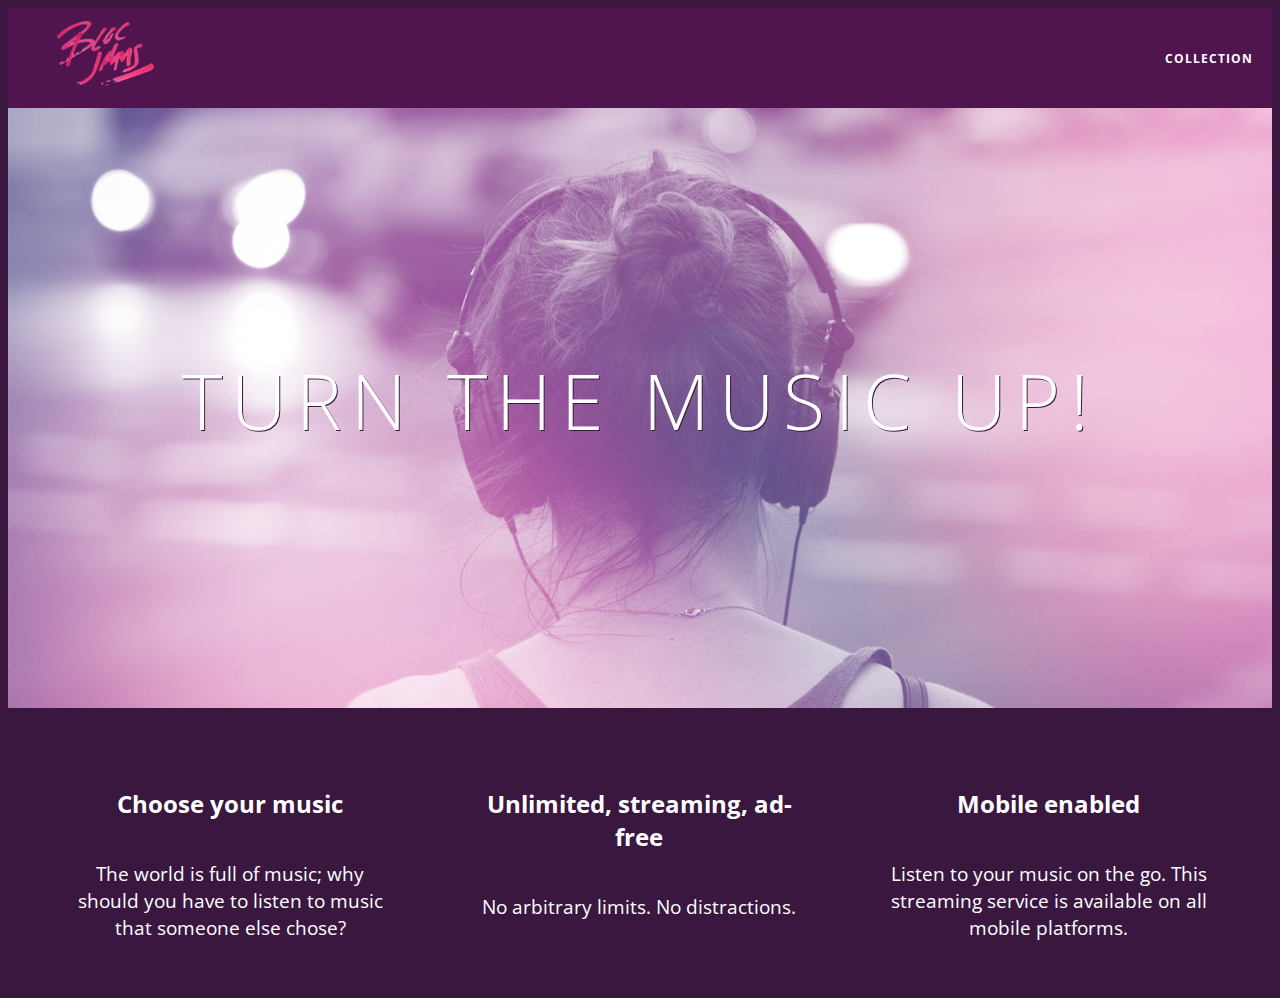
==== index.html @ aff256ee "dfd" ====
<!DOCTYPE html>
<html>
	<head>
		<title >Bloc Jams</title>
        <meta name="viewport" content="width=device-width, initial-scale=1">
        <link rel="stylesheet" type="text/css" href="http://fonts.googleapis.com/css?family=Open+Sans:400,800,600,700,300">
        <link rel="stylesheet" type="text/css" href="http://code.ionicframework.com/ionicons/2.0.1/css/ionicons.min.css">
        <link rel="stylesheet" type="text/css" href="styles/normalize.css">
        <link rel="stylesheet" type="text/css" href="styles/main.css">
        <link rel="stylesheet" type="text/css" href="styles/landing.css">
	</head>
	 <body class="landing">
         <nav class="navbar"> <!-- nav bar -->
             <a href="index.html" class="logo">
                <img src="assets/images/bloc_jams_logo.png" alt="bloc jams logo">
             </a>
            <div class="links-container">
                <a href="collection.html" class="navbar-link">collection</a>
            </div>
         </nav>
	     <section class="hero-content"> <!-- hero content -->
             <h1 class="hero-title">Turn the music up!</h1>
         </section>
         <section class="selling-points container clearfix"> <!-- selling points -->
             <div class="point column third">
                 <span class="ion-music-note"></span>
                 <h5 class="point-title">Choose your music</h5>
                 <p class="point-description">The world is full of music; why should you have to listen to music that someone else chose?</p>
             </div>
             <div class="point column third">
                 <span class="ion-radio-waves"></span>
                 <h5 class="point-title">Unlimited, streaming, ad-free</h5>
                 <p class="point-description">No arbitrary limits. No distractions.</p>
             </div>
             <div class="point column third">
                 <span class="ion-iphone"></span>
                 <h5 class="point-title">Mobile enabled</h5>
                 <p class="point-description">Listen to your music on the go. This streaming service is available on all mobile platforms.</p>
             </div>
        </section>
	</body>
</html>
---- styles/main.css ----
*, *::before, *::after {
     -moz-box-sizing: border-box;
     -webkit-box-sizing: border-box;
     box-sizing: border-box;
 } 
html {
     height: 100%; /* makes sure our HTML takes up 100% of the browser window */
     font-size: 100%;
 }
 
 body {
     font-family: 'Open Sans'; /* sets our font to the "Open Sans" typeface */
     color: white;             /* sets the text color to white */
     min-height: 100%;         /* says the height of the body must be, at minimum, 100% of the window */
 }
 
 .navbar {
     position: relative;
     padding: 0.5rem;
     background-color: rgba(101,18,95,0.5);
     z-index: 1;
 }
 
 .navbar .logo {
     position: relative; /* positioning will be explained in a resource */
     left: 2rem;
     cursor: pointer;
 }
.navbar .links-container {
    display: table;
    position: absolute;
    top: 0;
    right: 0;
    height: 100px;
    color: white;
    text-decoration: none;
}
.links-container .navbar-link {
     display: table-cell;
     position: relative;
     height: 100%;
     padding-left: 1rem;
     padding-right: 1rem;
     /* #4 */
     vertical-align: middle;
     color: white;
     font-size: 0.625rem;
     letter-spacing: 0.05rem;
     font-weight: 700;
     text-transform: uppercase;
     /* #3 */
     text-decoration: none;
     cursor: pointer;
 }
 
   /* #5 */
 .links-container .navbar-link:hover {
     color: rgb(233,50,117);
 }


 @media (min-width: 640px) {
   /* Style information will go here */
     html { font-size: 112%; }
      
     .column {
         float: left;
         padding-left: 1rem;
         padding-right: 1rem;
     }
     .column.full { width: 100%; }
     .column.two-thirds { width: 66.7%; }
     .column.half { width: 50%; }
     .column.third { width: 33.3%; }
     .column.fourth { width: 25%; }
     .column.flow-opposite { float: right; } 

.links-container .navbar-link:active {
    background-color: white;
}
 .hero-content {
     position: relative; /* positioning will be explained in a resource */
     min-height: 600px;  /* hero content element must be _at least_ 600 pixels */
     background-image: url(../assets/images/bloc_jams_bg.jpg);
     background-repeat: no-repeat;
     background-position: center center;
     background-size: cover;
 }
 .hero-content .hero-title {
     position: absolute;             /* positioning will be explained in a resource */
     top: 40%;                       /* positioning will be explained in a resource */
     -webkit-transform: translateY(-50%);
     -moz-transform: translateY(-50%);
     -ms-transform: translateY(-50%);
     transform: translateY(-50%);
     width: 100%;                    /* makes sure the title inhabits the full width of its container */
     text-align: center;             /* aligns text in the horizontal center of the element */
     font-size: 4rem;                /* specifies the size of the font in root em units */
     font-weight: 300;               /* makes the font thinner or lighter weight */
     text-transform: uppercase;      /* transforms the text to be all uppercase lettering */
     letter-spacing: 0.5rem;         /* puts 0.5 root ems worth of space between each letter */
     text-shadow: 1px 1px 0px rgb(58,23,63); /* creates a shadow underneath the text for readability over the image */
 }
 .selling-points {
     position: relative;
     display: table;
     width: 100%;
     -webkit-box-sizing: border-box;
     -moz-box-sizing: border-box;
     box-sizing: border-box; /* we'll explain this in a resource */
 }
 
 .point {
     display: table-cell;
     position: relative;
     width: 33.3%;
     padding: 2rem;
     text-align: center;
 }
 
 .point .point-title {
     font-size: 1.25rem;

 }
 
 /* Large screens (1024px) */
 @media (min-width: 1024px) {
   /* Style information will go here */
     html { font-size: 120%; }
 }
 .container {
     margin: 0 auto;
     max-width: 64rem;
 }
.clearfix::before,
.clearfix::after {
   content: " ";
   display: table;
}

.clearfix::after {
   clear: both;
}
---- styles/landing.css ----
body.landing {
     background-color: rgb(58,23,63);
 }
 
 .hero-content {
     position: relative;
     min-height: 600px;
     background-image: url(../assets/images/bloc_jams_bg.jpg);
     background-repeat: no-repeat;
     background-position: center center;
     background-size: cover;
 }
 
 .hero-content .hero-title {
     position: absolute;
     top: 40%;
     -webkit-transform: translateY(-50%);
     -moz-transform: translateY(-50%);
     transform: translateY(-50%);
     width: 100%;
     text-align: center;
     font-size: 4rem;
     font-weight: 300;
     text-transform: uppercase;
     letter-spacing: 0.5rem;
     text-shadow: 1px 1px 0px rgb(58,23,63);
 }
 
 .selling-points {
     position: relative;
 }
 
 .point {
     position: relative;
     padding: 2rem;
     text-align: center;
 }
 
 .point .point-title {
     font-size: 1.25rem;
 }
 
 .ion-music-note,
 .ion-radio-waves,
 .ion-iphone {
     color: rgb(233,50,117);
     font-size: 5rem;
 }
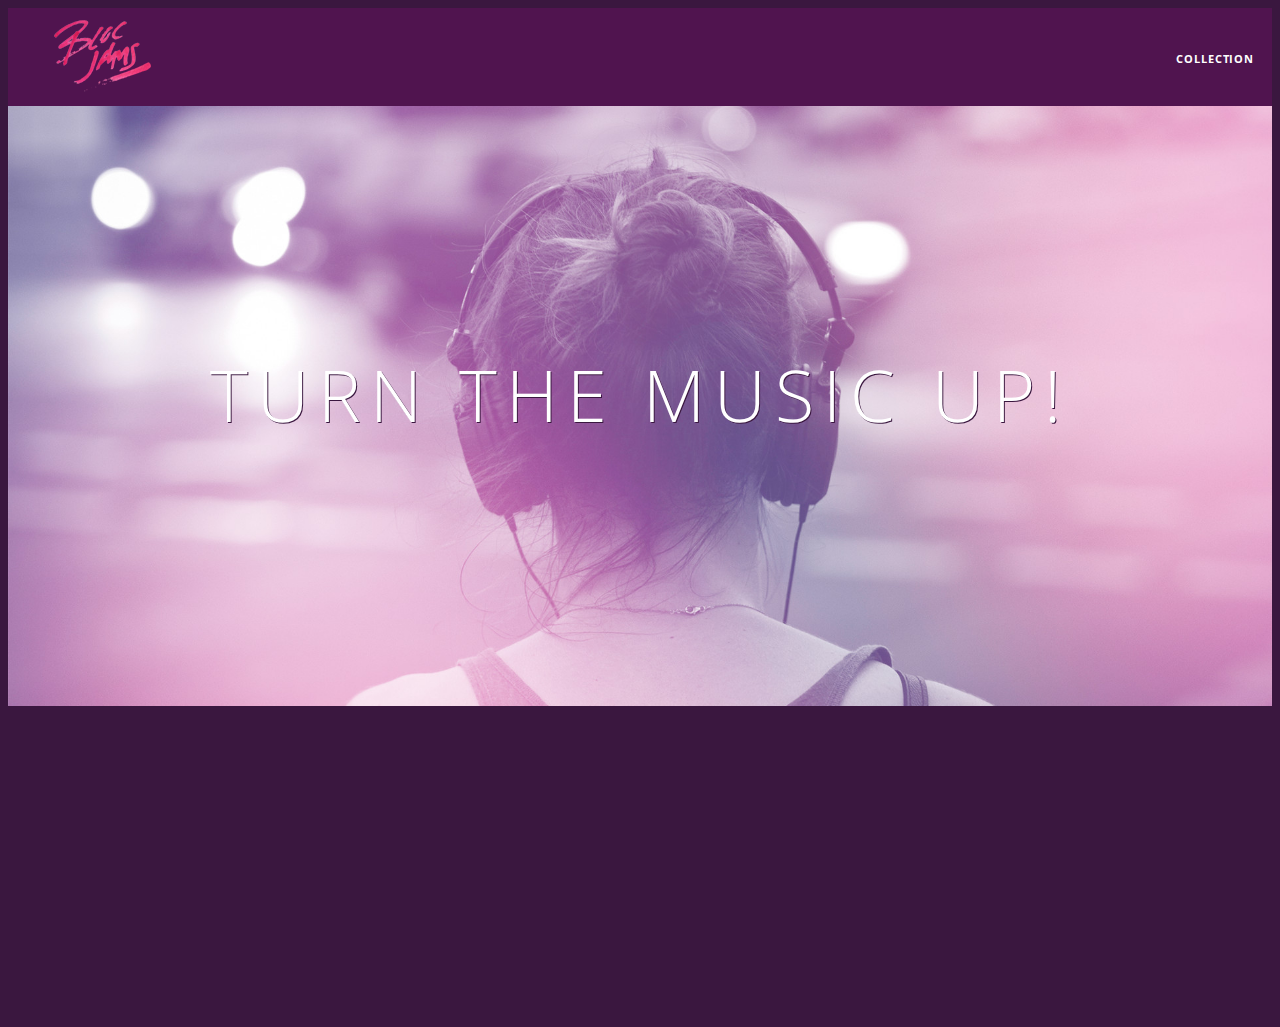
==== commit 374be2ed: "Checkpoint 23 interfaces: completed" ====
--- a/index.html
+++ b/index.html
@@ -38,6 +38,7 @@
                  <p class="point-description">Listen to your music on the go. This streaming service is available on all mobile platforms.</p>
              </div>
         </section>
+        <script src="scripts/landing.js"></script>
 	</body>
 </html>
 
--- a/styles/main.css
+++ b/styles/main.css
@@ -124,6 +124,7 @@
 
  }
  
+<<<<<<< HEAD
  /* Large screens (1024px) */
  @media (min-width: 1024px) {
    /* Style information will go here */
@@ -142,3 +143,14 @@
 .clearfix::after {
    clear: both;
 }
+=======
+ .ion-music-note,
+ .ion-radio-waves,
+ .ion-iphone {
+     color: rgb(233,50,117);
+     font-size: 5rem;
+ }
+ .container.narrow {
+     max-width: 56rem;
+ }
+>>>>>>> checkpoint-23-interfaces
--- a/styles/landing.css
+++ b/styles/landing.css
@@ -34,6 +34,16 @@
      position: relative;
      padding: 2rem;
      text-align: center;
+     opacity: 0;
+     -webkit-transform: scaleX(0.9) translateY(3rem);
+     -moz-transform: scaleX(0.9) translateY(3rem);
+     transform: scaleX(0.9) translateY(3rem);
+     -webkit-transition: all 0.25s ease-in-out;
+     -moz-transition: all 0.25s ease-in-out;
+     transition: all 0.25s ease-in-out;
+     -webkit-transition-delay: 0.2s;
+     -moz-transition-delay: 0.2s;
+     transition-delay: 0.2s;
  }
  
  .point .point-title {
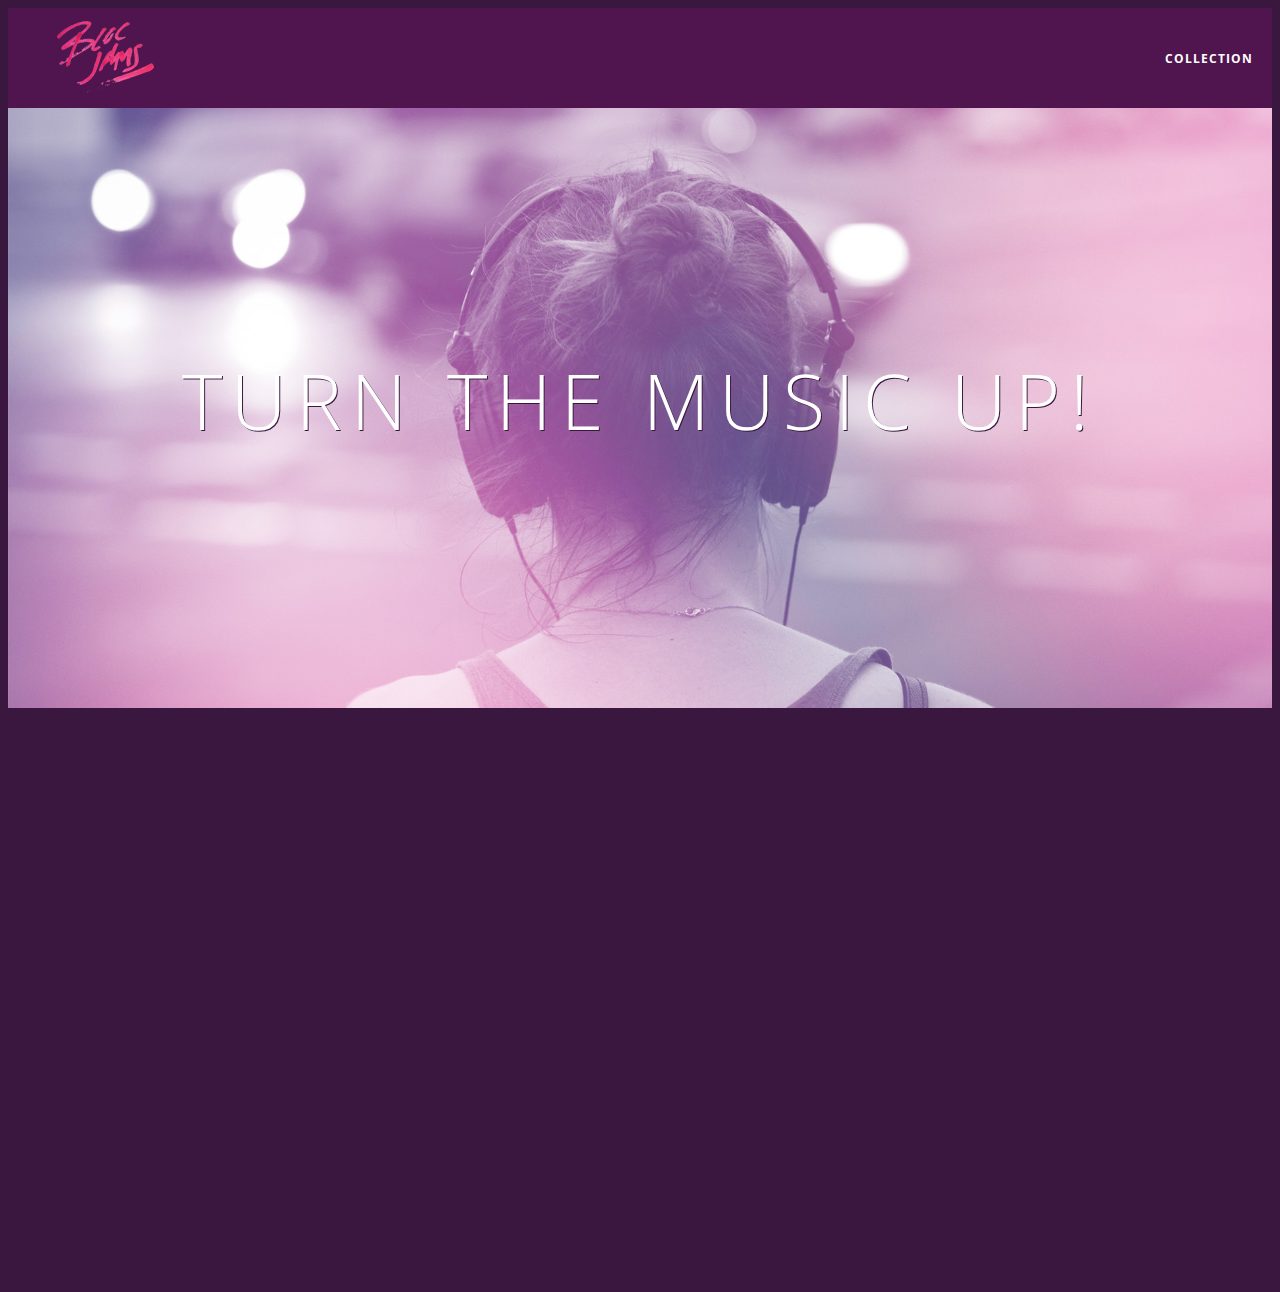
==== commit 4dce0bf7: "Checkpoint 23 interfaces: completed" ====
--- a/index.html
+++ b/index.html
@@ -2,11 +2,10 @@
 <html>
 	<head>
 		<title >Bloc Jams</title>
-        <meta name="viewport" content="width=device-width, initial-scale=1">
         <link rel="stylesheet" type="text/css" href="http://fonts.googleapis.com/css?family=Open+Sans:400,800,600,700,300">
-        <link rel="stylesheet" type="text/css" href="http://code.ionicframework.com/ionicons/2.0.1/css/ionicons.min.css">
-        <link rel="stylesheet" type="text/css" href="styles/normalize.css">
-        <link rel="stylesheet" type="text/css" href="styles/main.css">
+         <link rel="stylesheet" type="text/css" href="http://code.ionicframework.com/ionicons/2.0.1/css/ionicons.min.css">
+         <link rel="stylesheet" type="text/css" href="styles/normalize.css">
+         <link rel="stylesheet" type="text/css" href="styles/main.css">
         <link rel="stylesheet" type="text/css" href="styles/landing.css">
 	</head>
 	 <body class="landing">
@@ -37,8 +36,8 @@
                  <h5 class="point-title">Mobile enabled</h5>
                  <p class="point-description">Listen to your music on the go. This streaming service is available on all mobile platforms.</p>
              </div>
-        </section>
-        <script src="scripts/landing.js"></script>
+         </section>
+         <script src="scripts/landing.js"></script>
 	</body>
 </html>
 
--- a/styles/main.css
+++ b/styles/main.css
@@ -1,10 +1,4 @@
-
-*, *::before, *::after {
-     -moz-box-sizing: border-box;
-     -webkit-box-sizing: border-box;
-     box-sizing: border-box;
- } 
-html {
+ html {
      height: 100%; /* makes sure our HTML takes up 100% of the browser window */
      font-size: 100%;
  }
@@ -14,7 +8,6 @@
      color: white;             /* sets the text color to white */
      min-height: 100%;         /* says the height of the body must be, at minimum, 100% of the window */
  }
- 
  .navbar {
      position: relative;
      padding: 0.5rem;
@@ -58,81 +51,37 @@
  .links-container .navbar-link:hover {
      color: rgb(233,50,117);
  }
-
-
+.links-container .navbar-link:active {
+    background-color: white;
+}
+ .container {
+     margin: 0 auto;
+     max-width: 64rem;
+ }
+ 
+ .container.narrow {
+     max-width: 56rem;
+ }
+ /* Medium screens (640px) */
  @media (min-width: 640px) {
-   /* Style information will go here */
      html { font-size: 112%; }
-      
-     .column {
+          .column {
          float: left;
          padding-left: 1rem;
          padding-right: 1rem;
      }
+     
      .column.full { width: 100%; }
      .column.two-thirds { width: 66.7%; }
      .column.half { width: 50%; }
      .column.third { width: 33.3%; }
      .column.fourth { width: 25%; }
      .column.flow-opposite { float: right; } 
+ }
 
-.links-container .navbar-link:active {
-    background-color: white;
-}
- .hero-content {
-     position: relative; /* positioning will be explained in a resource */
-     min-height: 600px;  /* hero content element must be _at least_ 600 pixels */
-     background-image: url(../assets/images/bloc_jams_bg.jpg);
-     background-repeat: no-repeat;
-     background-position: center center;
-     background-size: cover;
- }
- .hero-content .hero-title {
-     position: absolute;             /* positioning will be explained in a resource */
-     top: 40%;                       /* positioning will be explained in a resource */
-     -webkit-transform: translateY(-50%);
-     -moz-transform: translateY(-50%);
-     -ms-transform: translateY(-50%);
-     transform: translateY(-50%);
-     width: 100%;                    /* makes sure the title inhabits the full width of its container */
-     text-align: center;             /* aligns text in the horizontal center of the element */
-     font-size: 4rem;                /* specifies the size of the font in root em units */
-     font-weight: 300;               /* makes the font thinner or lighter weight */
-     text-transform: uppercase;      /* transforms the text to be all uppercase lettering */
-     letter-spacing: 0.5rem;         /* puts 0.5 root ems worth of space between each letter */
-     text-shadow: 1px 1px 0px rgb(58,23,63); /* creates a shadow underneath the text for readability over the image */
- }
- .selling-points {
-     position: relative;
-     display: table;
-     width: 100%;
-     -webkit-box-sizing: border-box;
-     -moz-box-sizing: border-box;
-     box-sizing: border-box; /* we'll explain this in a resource */
- }
- 
- .point {
-     display: table-cell;
-     position: relative;
-     width: 33.3%;
-     padding: 2rem;
-     text-align: center;
- }
- 
- .point .point-title {
-     font-size: 1.25rem;
-
- }
- 
-<<<<<<< HEAD
  /* Large screens (1024px) */
  @media (min-width: 1024px) {
-   /* Style information will go here */
      html { font-size: 120%; }
- }
- .container {
-     margin: 0 auto;
-     max-width: 64rem;
  }
 .clearfix::before,
 .clearfix::after {
@@ -142,15 +91,4 @@
 
 .clearfix::after {
    clear: both;
-}
-=======
- .ion-music-note,
- .ion-radio-waves,
- .ion-iphone {
-     color: rgb(233,50,117);
-     font-size: 5rem;
- }
- .container.narrow {
-     max-width: 56rem;
- }
->>>>>>> checkpoint-23-interfaces
+}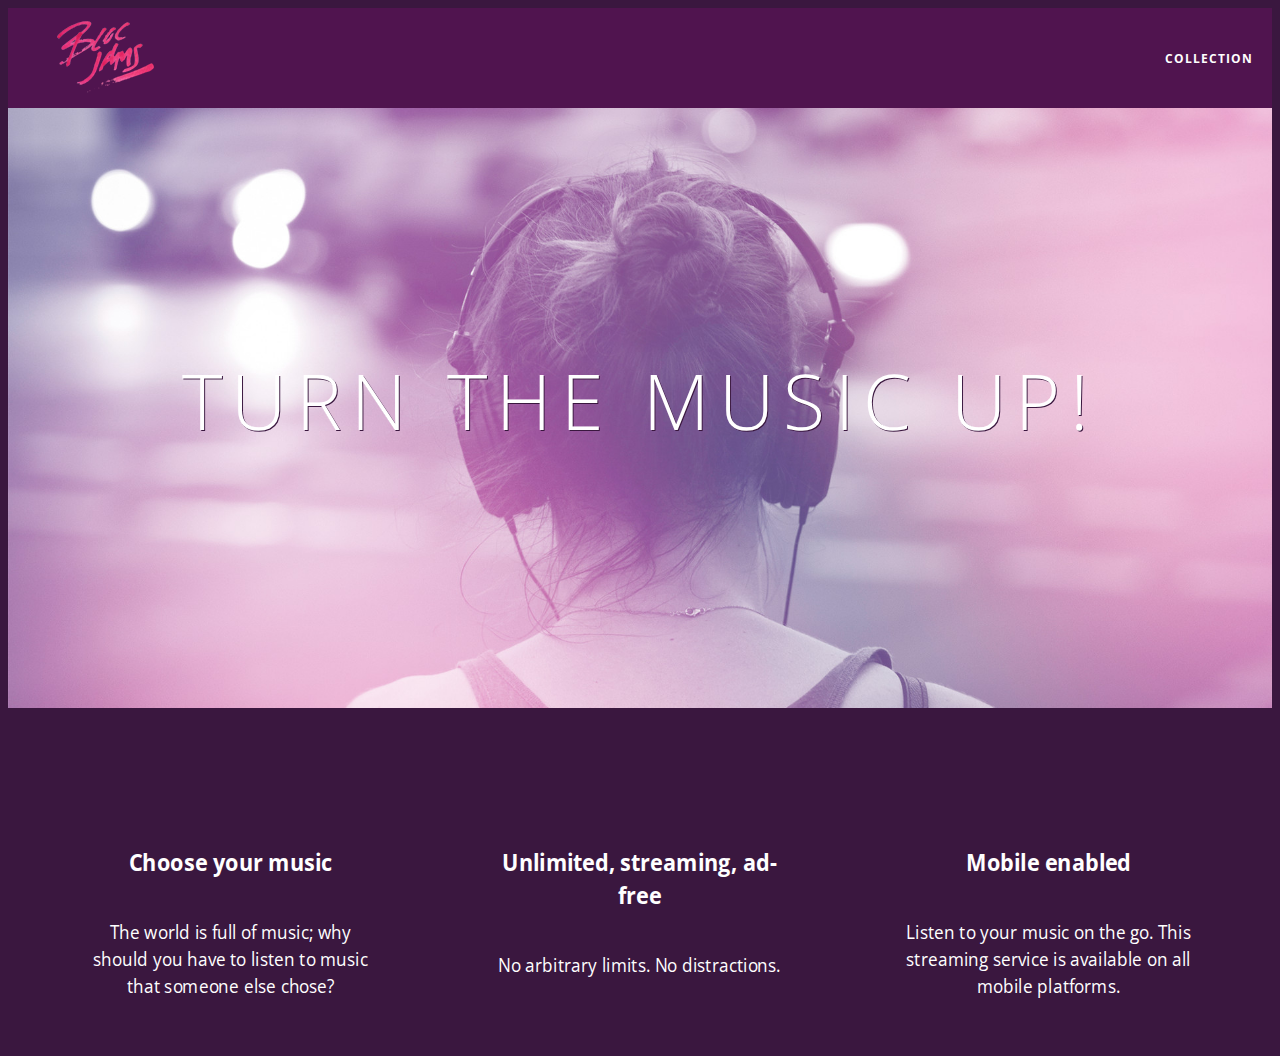
==== commit f9a3d9bf: "checkpoint 9" ====
--- a/index.html
+++ b/index.html
@@ -2,10 +2,11 @@
 <html>
 	<head>
 		<title >Bloc Jams</title>
+        <meta name="viewport" content="width=device-width, initial-scale=1">
         <link rel="stylesheet" type="text/css" href="http://fonts.googleapis.com/css?family=Open+Sans:400,800,600,700,300">
-         <link rel="stylesheet" type="text/css" href="http://code.ionicframework.com/ionicons/2.0.1/css/ionicons.min.css">
-         <link rel="stylesheet" type="text/css" href="styles/normalize.css">
-         <link rel="stylesheet" type="text/css" href="styles/main.css">
+        <link rel="stylesheet" type="text/css" href="http://code.ionicframework.com/ionicons/2.0.1/css/ionicons.min.css">
+        <link rel="stylesheet" type="text/css" href="styles/normalize.css">
+        <link rel="stylesheet" type="text/css" href="styles/main.css">
         <link rel="stylesheet" type="text/css" href="styles/landing.css">
 	</head>
 	 <body class="landing">
@@ -36,8 +37,10 @@
                  <h5 class="point-title">Mobile enabled</h5>
                  <p class="point-description">Listen to your music on the go. This streaming service is available on all mobile platforms.</p>
              </div>
-         </section>
-         <script src="scripts/landing.js"></script>
+        </section>
+        <script src="scripts/utilities.js"></script>
+        <script src="scripts/landing.js"></script>
+
 	</body>
 </html>
 
--- a/styles/main.css
+++ b/styles/main.css
@@ -1,4 +1,10 @@
- html {
+
+*, *::before, *::after {
+     -moz-box-sizing: border-box;
+     -webkit-box-sizing: border-box;
+     box-sizing: border-box;
+ } 
+html {
      height: 100%; /* makes sure our HTML takes up 100% of the browser window */
      font-size: 100%;
  }
@@ -51,6 +57,24 @@
  .links-container .navbar-link:hover {
      color: rgb(233,50,117);
  }
+
+
+ @media (min-width: 640px) {
+   /* Style information will go here */
+     html { font-size: 112%; }
+      
+     .column {
+         float: left;
+         padding-left: 1rem;
+         padding-right: 1rem;
+     }
+     .column.full { width: 100%; }
+     .column.two-thirds { width: 66.7%; }
+     .column.half { width: 50%; }
+     .column.third { width: 33.3%; }
+     .column.fourth { width: 25%; }
+     .column.flow-opposite { float: right; } 
+
 .links-container .navbar-link:active {
     background-color: white;
 }
@@ -62,26 +86,20 @@
  .container.narrow {
      max-width: 56rem;
  }
- /* Medium screens (640px) */
- @media (min-width: 640px) {
-     html { font-size: 112%; }
-          .column {
-         float: left;
-         padding-left: 1rem;
-         padding-right: 1rem;
-     }
-     
-     .column.full { width: 100%; }
-     .column.two-thirds { width: 66.7%; }
-     .column.half { width: 50%; }
-     .column.third { width: 33.3%; }
-     .column.fourth { width: 25%; }
-     .column.flow-opposite { float: right; } 
+ 
+ .point .point-title {
+     font-size: 1.25rem;
+
  }
 
  /* Large screens (1024px) */
  @media (min-width: 1024px) {
+   /* Style information will go here */
      html { font-size: 120%; }
+ }
+ .container {
+     margin: 0 auto;
+     max-width: 64rem;
  }
 .clearfix::before,
 .clearfix::after {
@@ -91,4 +109,14 @@
 
 .clearfix::after {
    clear: both;
-}+}
+ .ion-music-note,
+ .ion-radio-waves,
+ .ion-iphone {
+     color: rgb(233,50,117);
+     font-size: 5rem;
+ }
+ .container.narrow {
+     max-width: 56rem;
+ }
+
--- a/styles/landing.css
+++ b/styles/landing.css
@@ -34,7 +34,7 @@
      position: relative;
      padding: 2rem;
      text-align: center;
-     opacity: 0;
+     opacity: 2;
      -webkit-transform: scaleX(0.9) translateY(3rem);
      -moz-transform: scaleX(0.9) translateY(3rem);
      transform: scaleX(0.9) translateY(3rem);
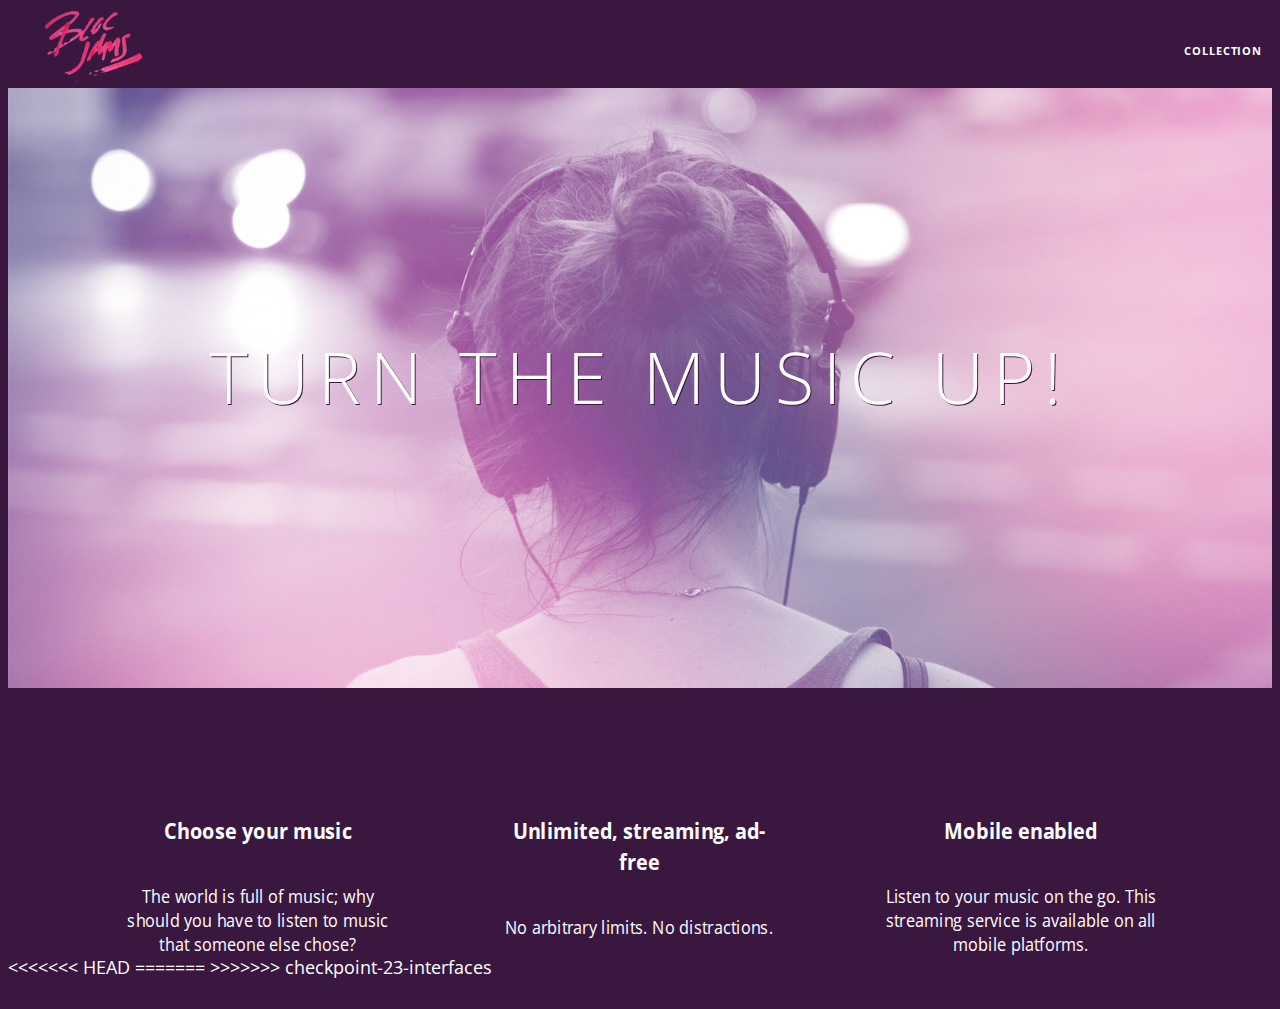
==== commit 0f2fe45a: "master assignment 9" ====
--- a/index.html
+++ b/index.html
@@ -40,7 +40,10 @@
         </section>
         <script src="scripts/utilities.js"></script>
         <script src="scripts/landing.js"></script>
+<<<<<<< HEAD
+=======
 
+>>>>>>> checkpoint-23-interfaces
 	</body>
 </html>
 
--- a/styles/main.css
+++ b/styles/main.css
@@ -14,6 +14,10 @@
      color: white;             /* sets the text color to white */
      min-height: 100%;         /* says the height of the body must be, at minimum, 100% of the window */
  }
+<<<<<<< HEAD
+ 
+=======
+>>>>>>> checkpoint-23-interfaces
  .navbar {
      position: relative;
      padding: 0.5rem;
@@ -91,7 +95,12 @@
      font-size: 1.25rem;
 
  }
+<<<<<<< HEAD
+ 
+<<<<<<< HEAD
+=======
 
+>>>>>>> checkpoint-23-interfaces
  /* Large screens (1024px) */
  @media (min-width: 1024px) {
    /* Style information will go here */
@@ -110,6 +119,10 @@
 .clearfix::after {
    clear: both;
 }
+<<<<<<< HEAD
+=======
+=======
+>>>>>>> checkpoint-23-interfaces
  .ion-music-note,
  .ion-radio-waves,
  .ion-iphone {
@@ -119,4 +132,8 @@
  .container.narrow {
      max-width: 56rem;
  }
+<<<<<<< HEAD
+>>>>>>> checkpoint-23-interfaces
+=======
 
+>>>>>>> checkpoint-23-interfaces
--- a/styles/landing.css
+++ b/styles/landing.css
@@ -34,7 +34,11 @@
      position: relative;
      padding: 2rem;
      text-align: center;
+<<<<<<< HEAD
+     opacity: 0;
+=======
      opacity: 2;
+>>>>>>> checkpoint-23-interfaces
      -webkit-transform: scaleX(0.9) translateY(3rem);
      -moz-transform: scaleX(0.9) translateY(3rem);
      transform: scaleX(0.9) translateY(3rem);
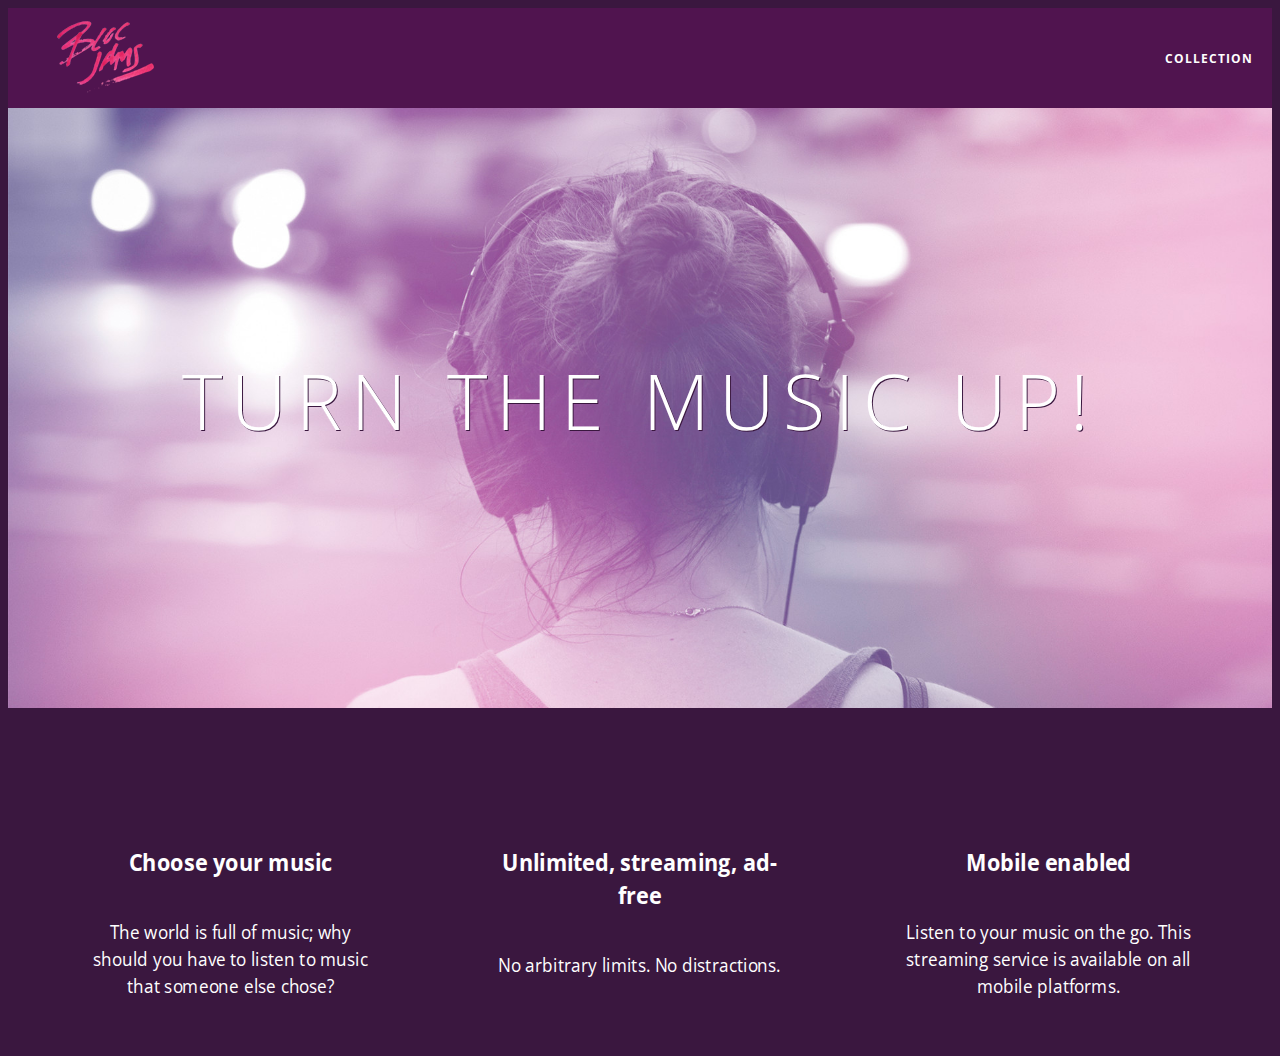
==== commit 87834447: "master" ====
--- a/index.html
+++ b/index.html
@@ -40,10 +40,7 @@
         </section>
         <script src="scripts/utilities.js"></script>
         <script src="scripts/landing.js"></script>
-<<<<<<< HEAD
-=======
 
->>>>>>> checkpoint-23-interfaces
 	</body>
 </html>
 
--- a/styles/main.css
+++ b/styles/main.css
@@ -14,10 +14,6 @@
      color: white;             /* sets the text color to white */
      min-height: 100%;         /* says the height of the body must be, at minimum, 100% of the window */
  }
-<<<<<<< HEAD
- 
-=======
->>>>>>> checkpoint-23-interfaces
  .navbar {
      position: relative;
      padding: 0.5rem;
@@ -95,12 +91,7 @@
      font-size: 1.25rem;
 
  }
-<<<<<<< HEAD
- 
-<<<<<<< HEAD
-=======
 
->>>>>>> checkpoint-23-interfaces
  /* Large screens (1024px) */
  @media (min-width: 1024px) {
    /* Style information will go here */
@@ -119,10 +110,7 @@
 .clearfix::after {
    clear: both;
 }
-<<<<<<< HEAD
-=======
-=======
->>>>>>> checkpoint-23-interfaces
+
  .ion-music-note,
  .ion-radio-waves,
  .ion-iphone {
@@ -132,8 +120,4 @@
  .container.narrow {
      max-width: 56rem;
  }
-<<<<<<< HEAD
->>>>>>> checkpoint-23-interfaces
-=======
 
->>>>>>> checkpoint-23-interfaces
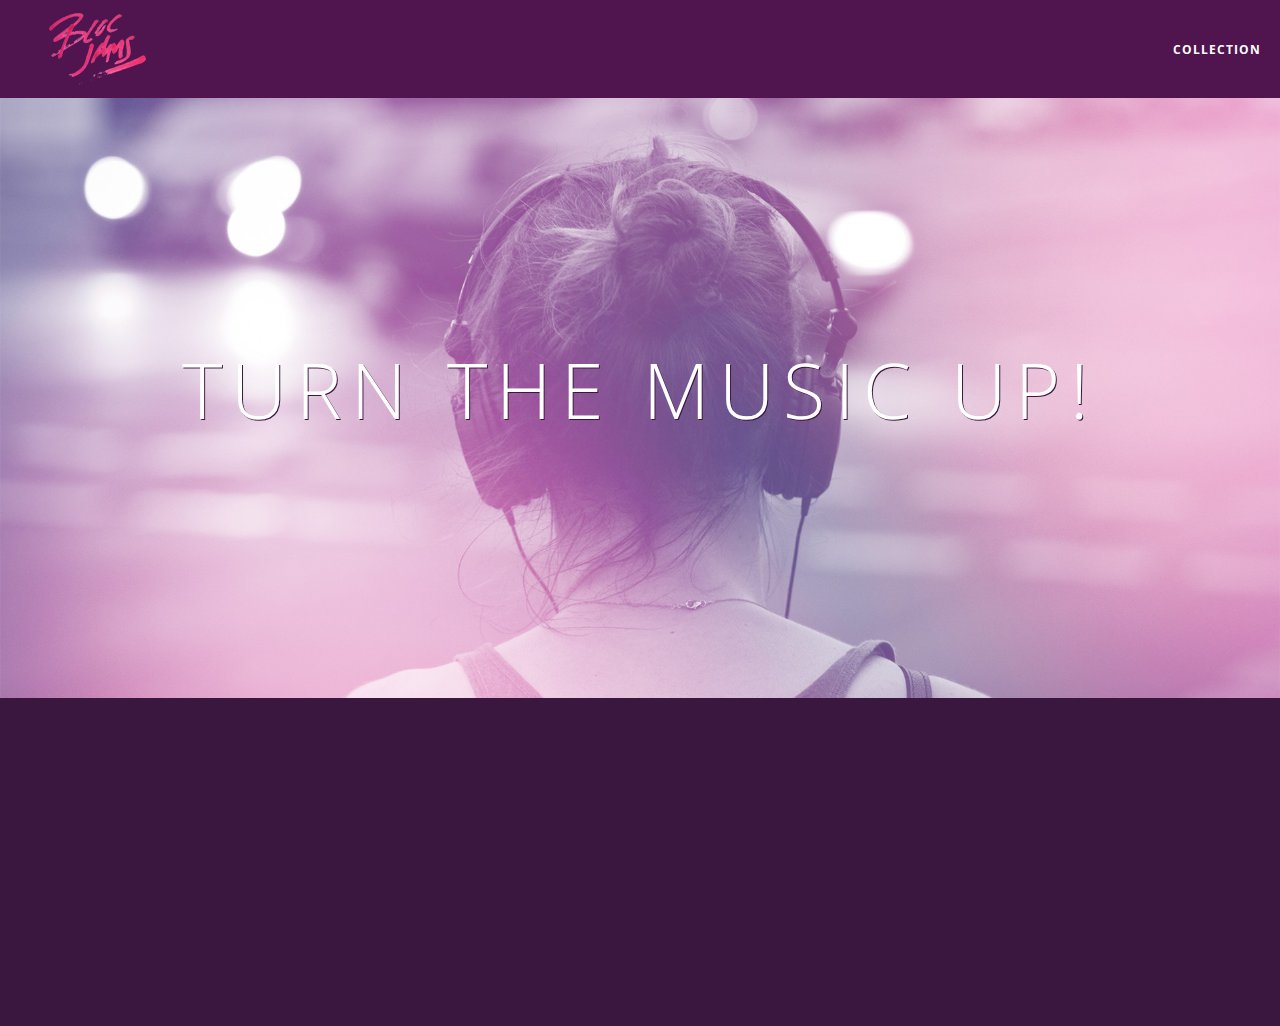
==== commit acf26b9e: "assignment 16" ====
--- a/index.html
+++ b/index.html
@@ -39,6 +39,7 @@
              </div>
         </section>
         <script src="scripts/utilities.js"></script>
+        <script src="https://code.jquery.com/jquery-2.1.3.min.js"></script>
         <script src="scripts/landing.js"></script>
 
 	</body>
--- a/styles/landing.css
+++ b/styles/landing.css
@@ -34,11 +34,9 @@
      position: relative;
      padding: 2rem;
      text-align: center;
-<<<<<<< HEAD
+
      opacity: 0;
-=======
-     opacity: 2;
->>>>>>> checkpoint-23-interfaces
+
      -webkit-transform: scaleX(0.9) translateY(3rem);
      -moz-transform: scaleX(0.9) translateY(3rem);
      transform: scaleX(0.9) translateY(3rem);
